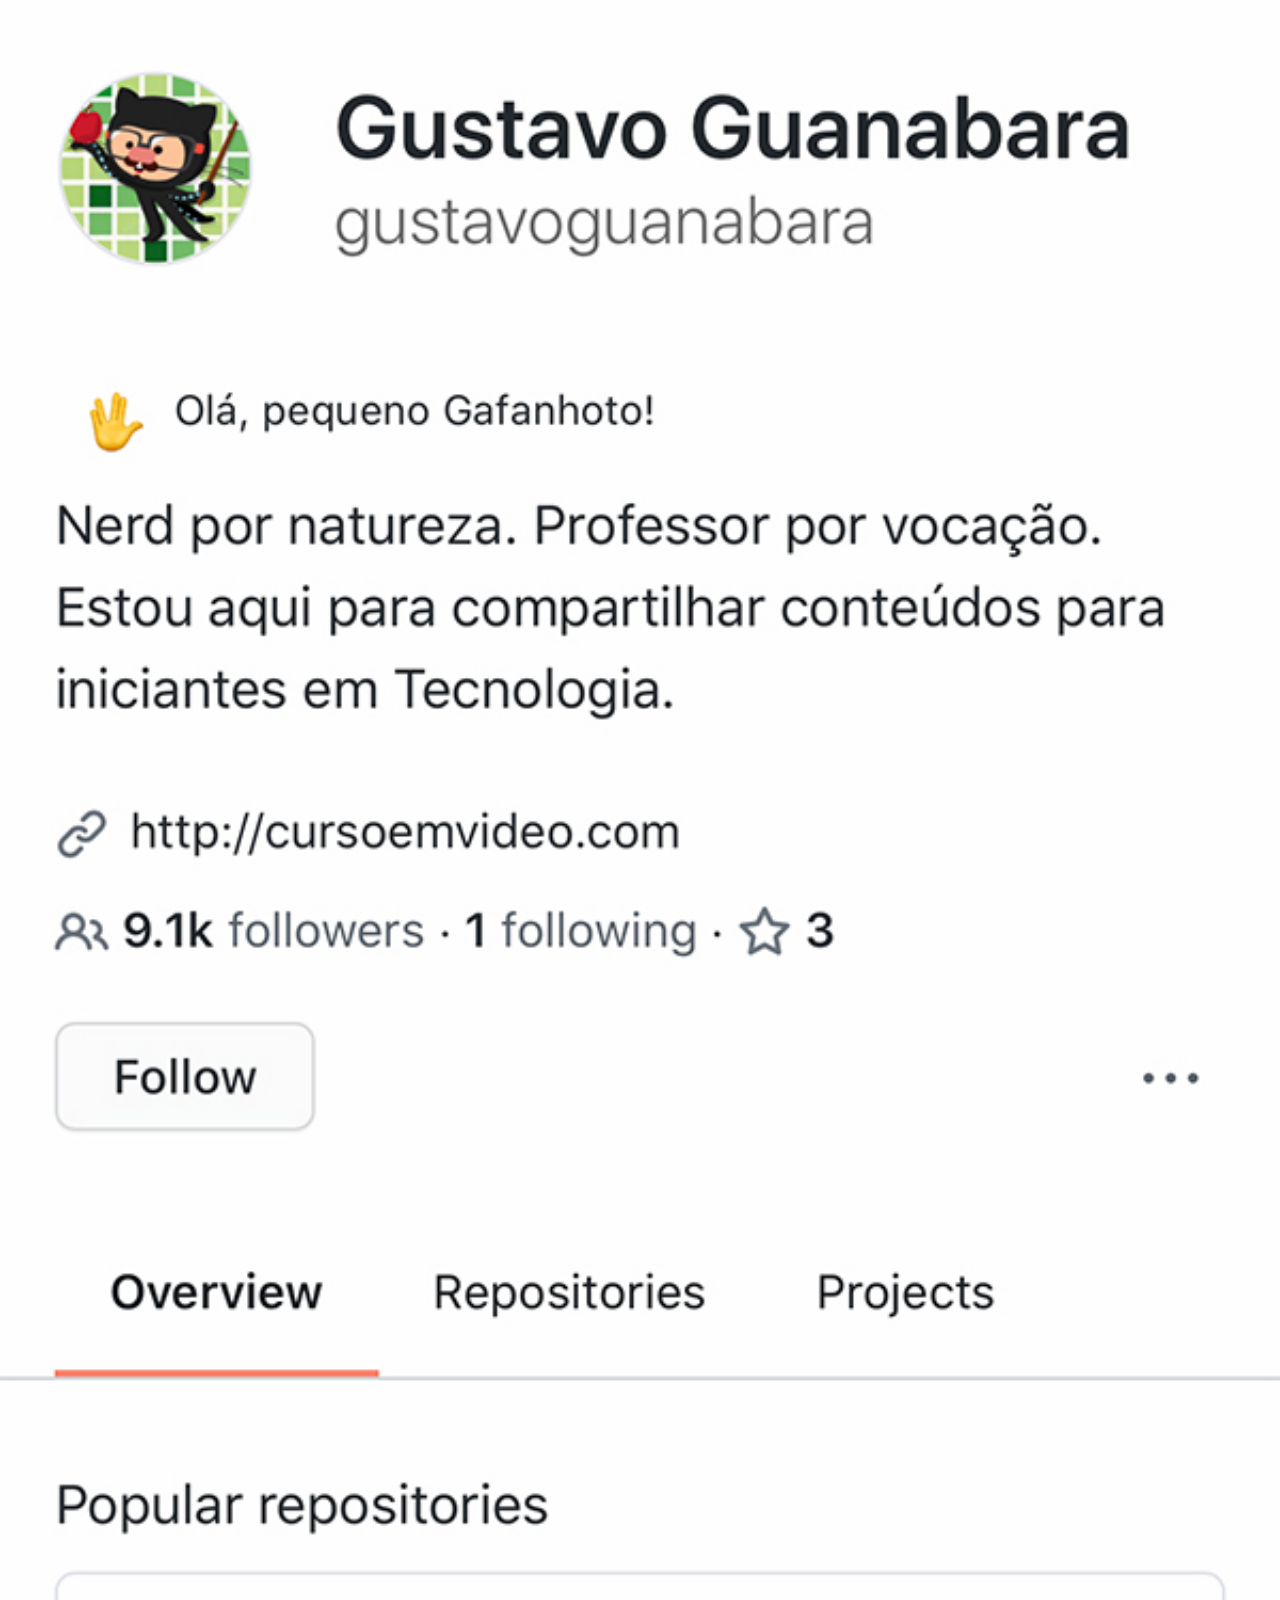
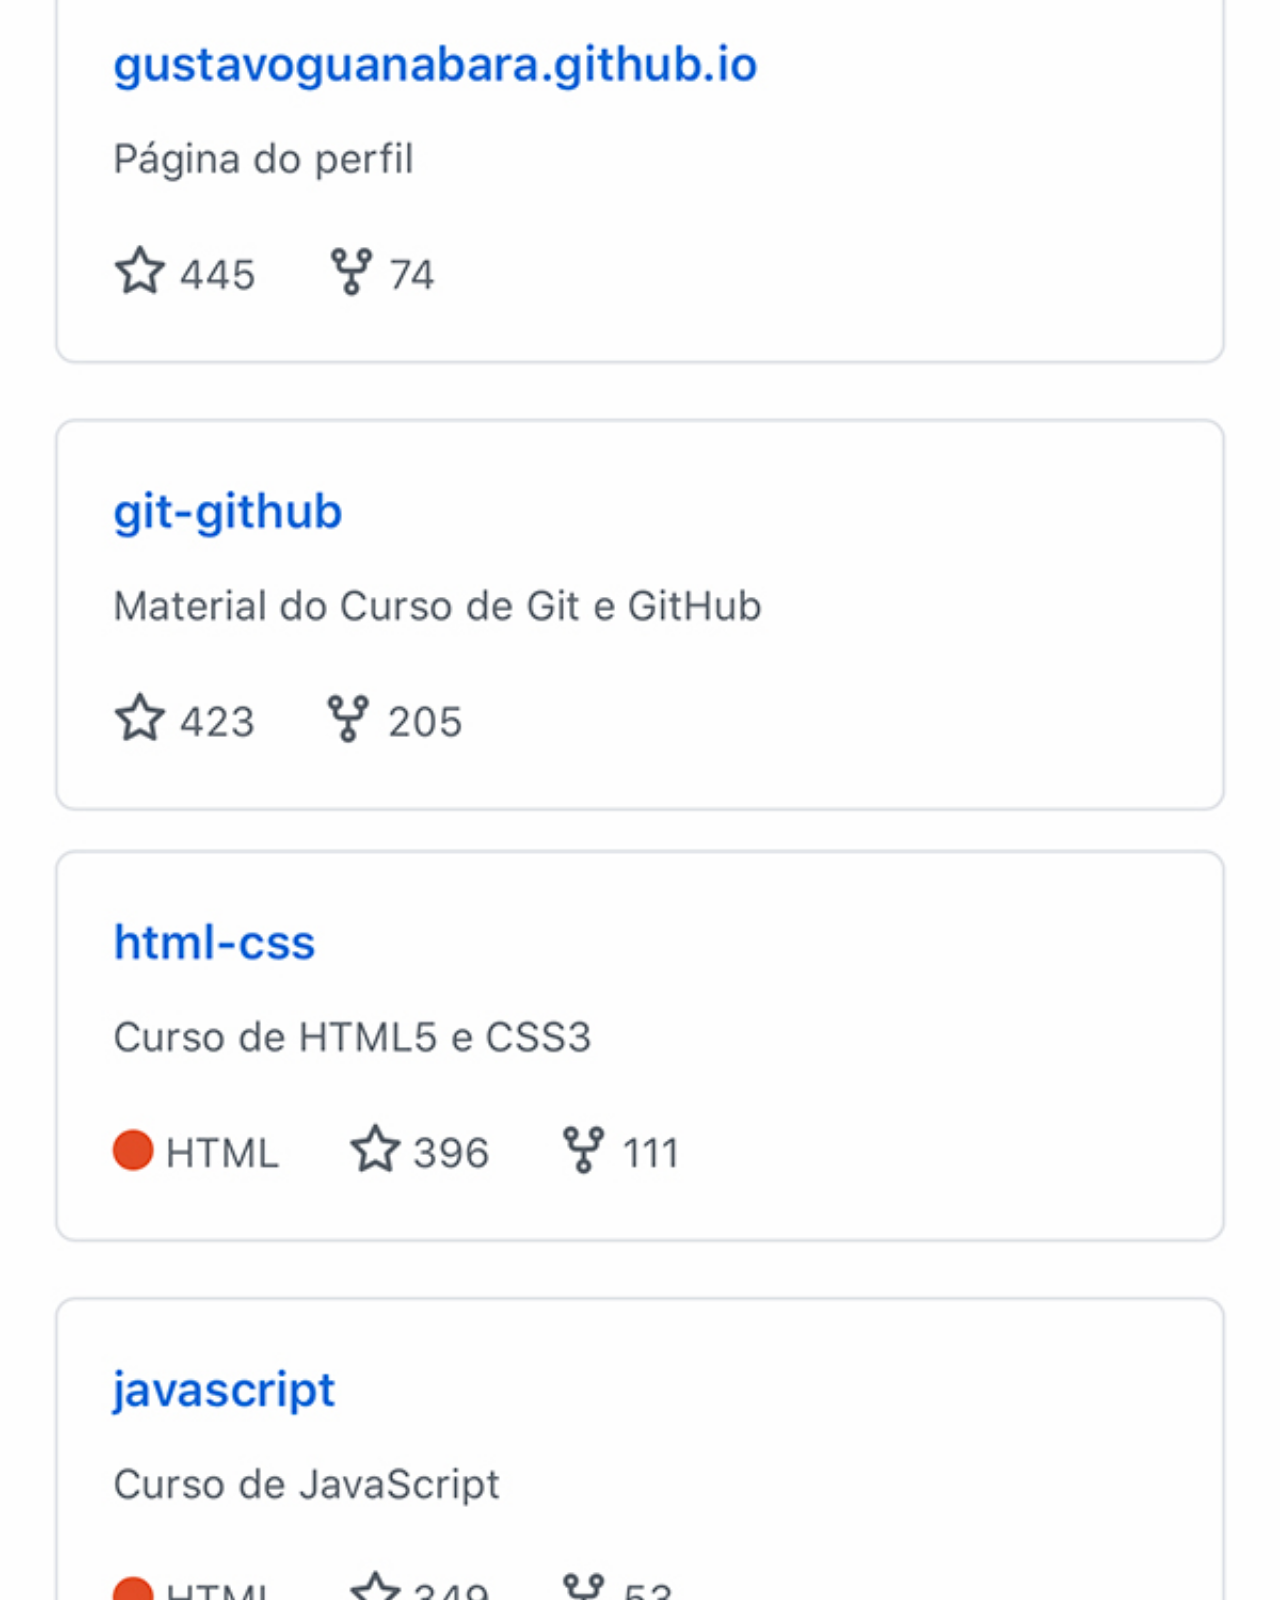
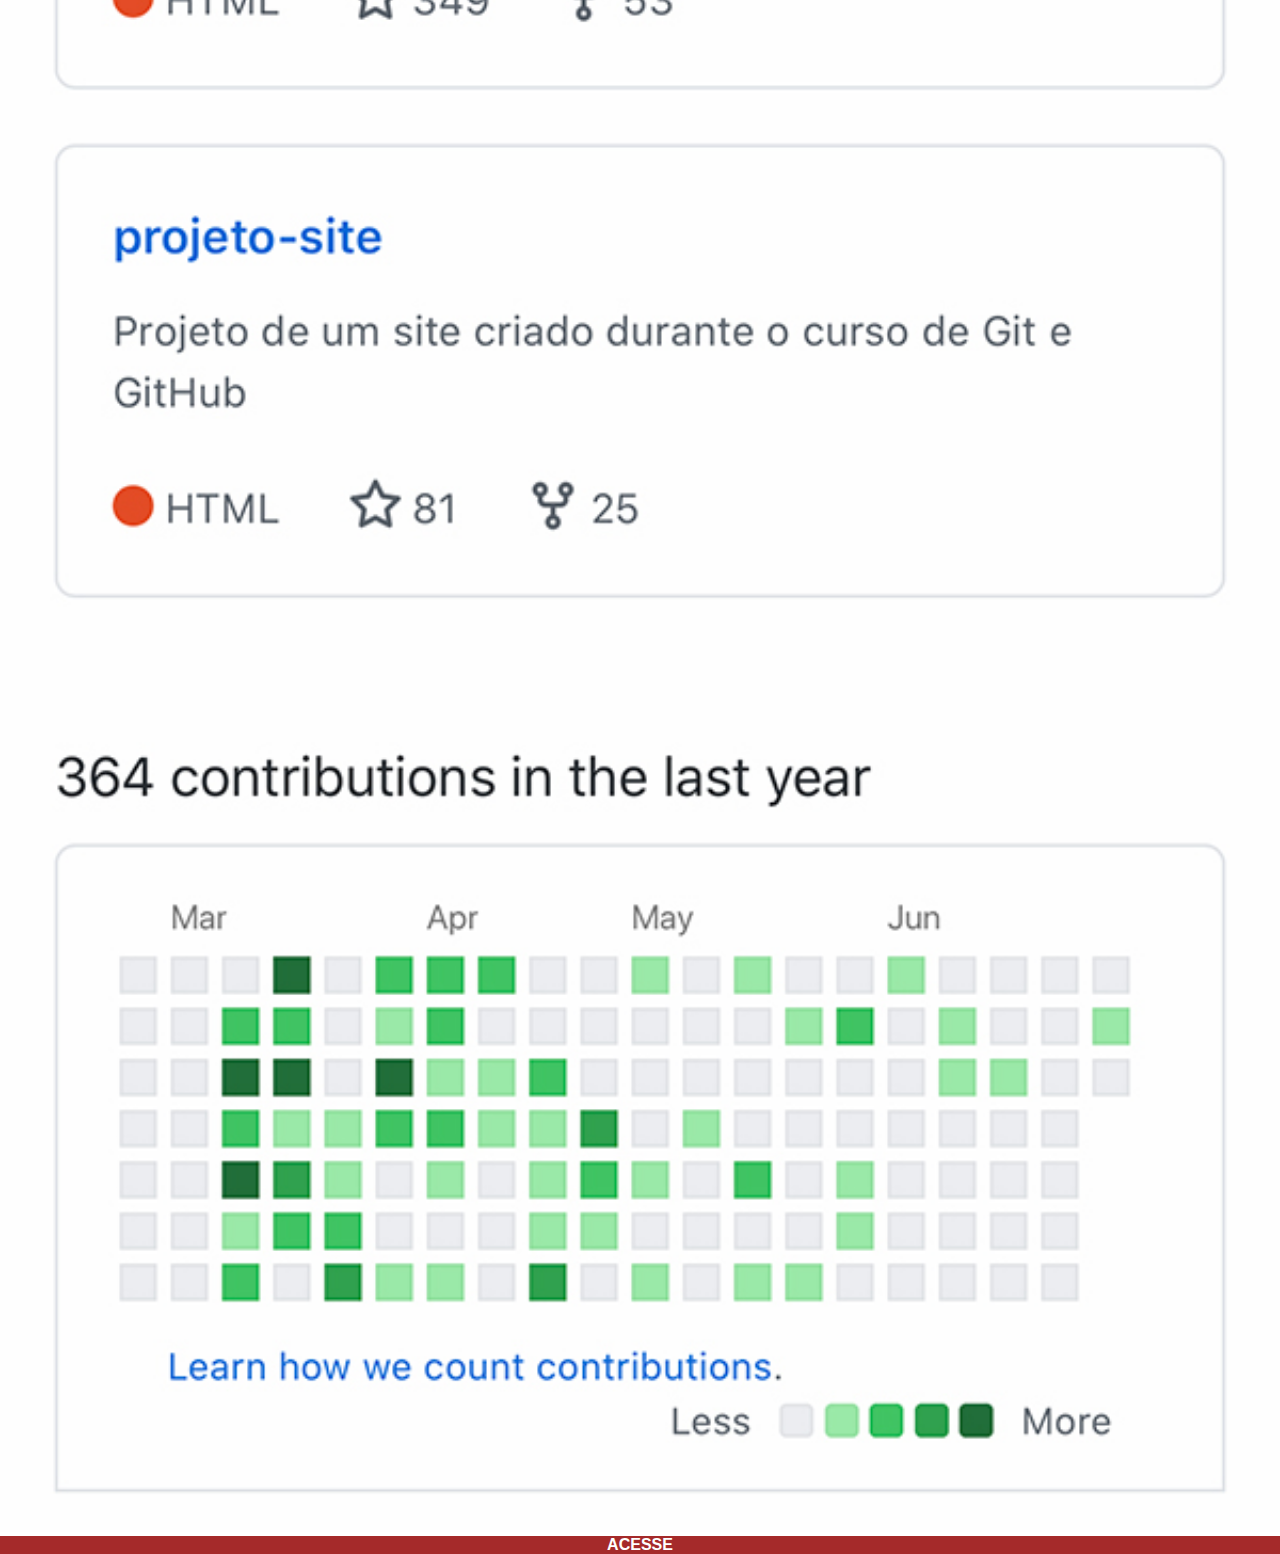
==== github.html @ 33c90968 "atualização" ====
<!DOCTYPE html>
<html lang="pt-br">
<head>
    <meta charset="UTF-8">
    <meta name="viewport" content="width=device-width, initial-scale=1.0">
    <title>Document</title>

    <link rel="stylesheet" href="estilos/social.css">
</head>
<body>
    <img src="imagens/tela-github.jpg" alt="tela-github">
    <a href="#" target="_blank">ACESSE</a>
    
</body>
</html>
---- estilos/social.css ----
@charset "UTF-8";

*{
    margin: 0px;
    padding: 0px;
    font-family: Arial, Helvetica, sans-serif;

}

::-webkit-scrollbar{
    width: 0px;
    height: 0px;
}



img{
    width: 100vw;
}

a{
    display: block;
    background-color: brown;
    color: white;
    text-align: center;
    font-weight: bolder;
    text-decoration: none;
    
}

a:hover{
    background-color: red;
}
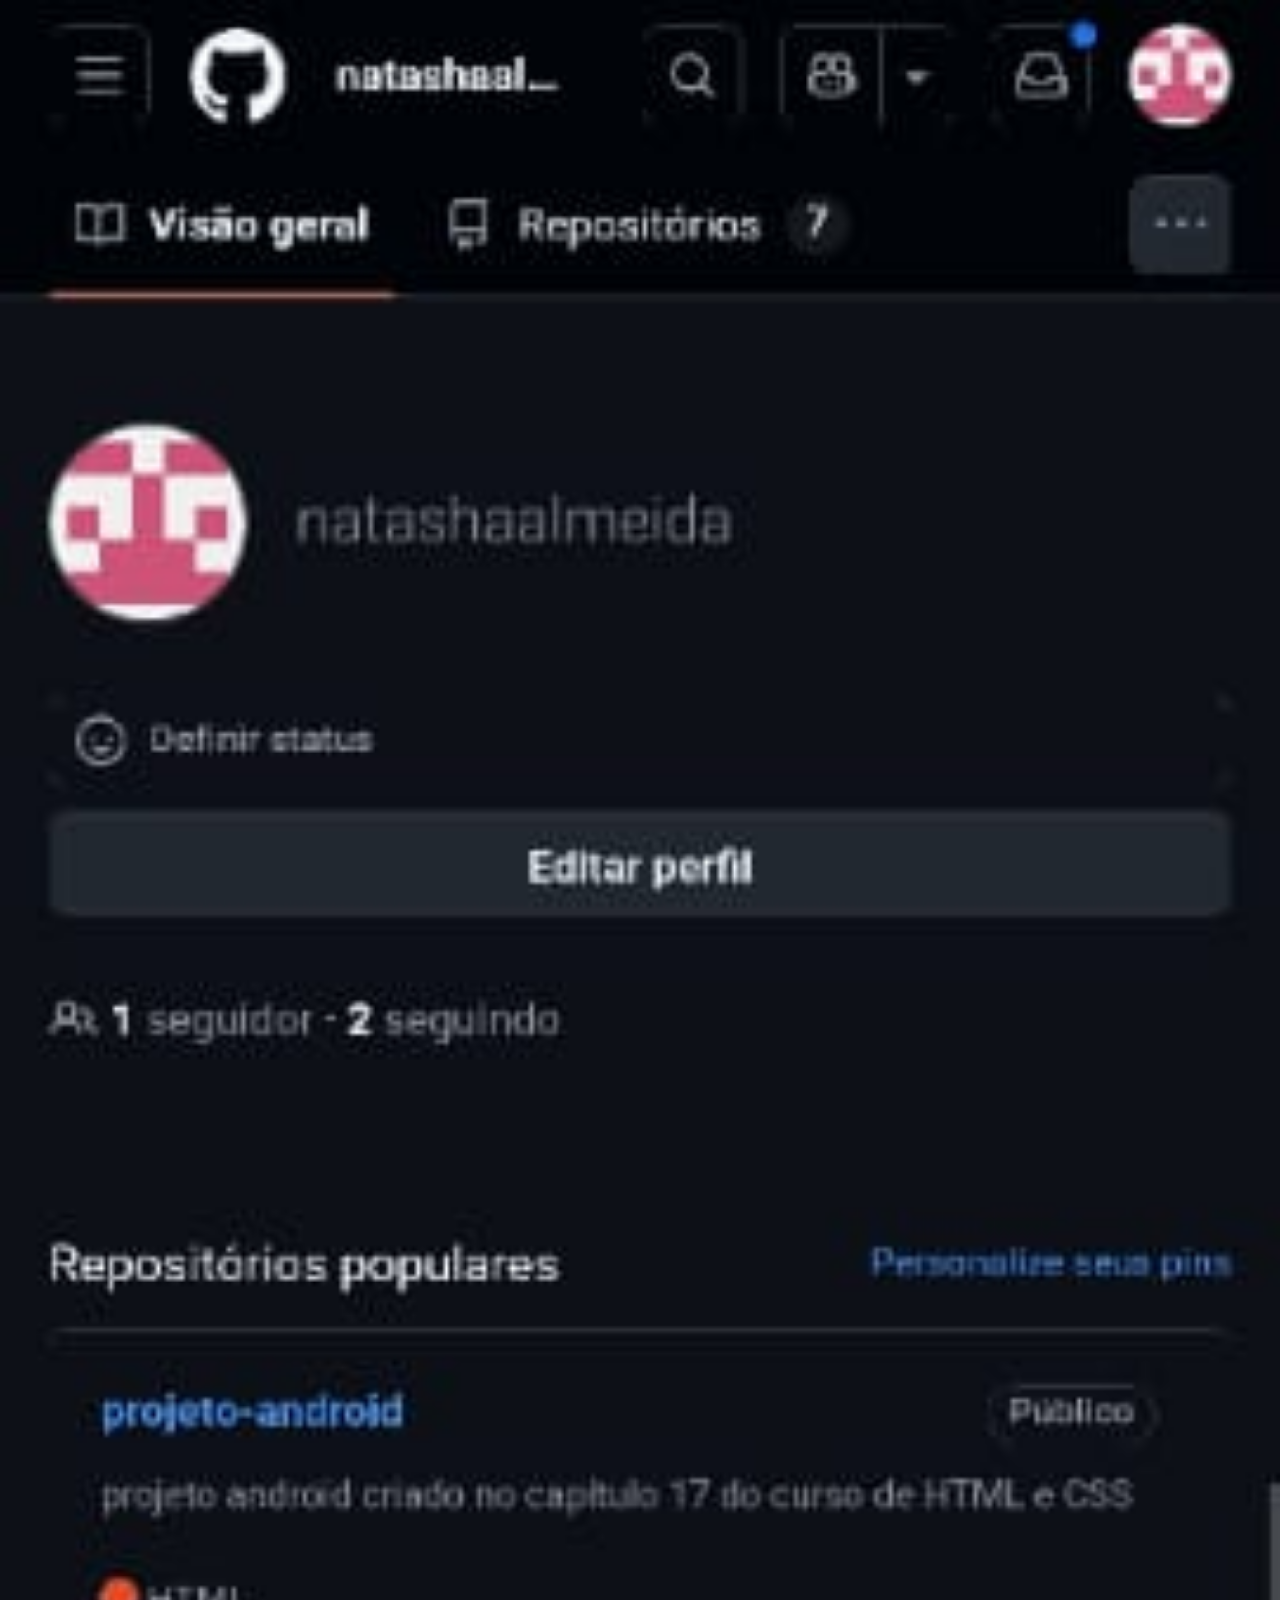
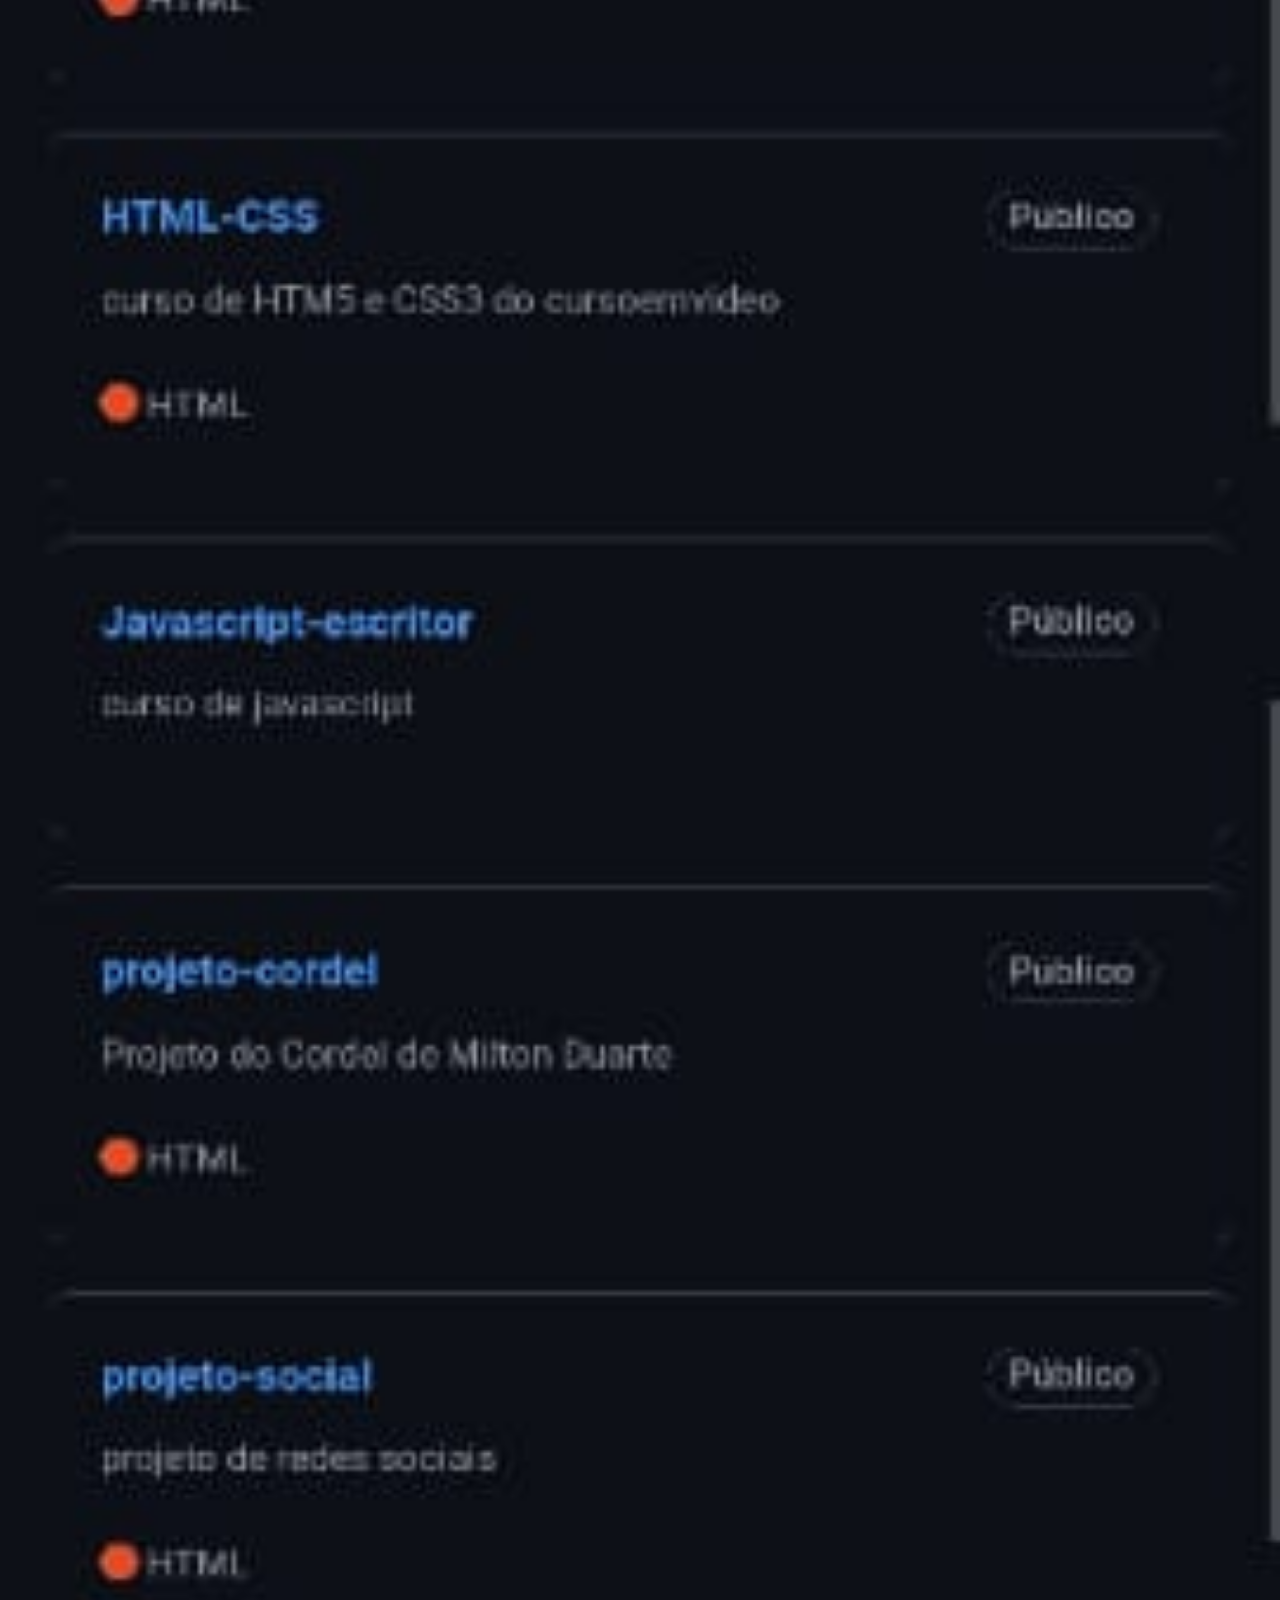
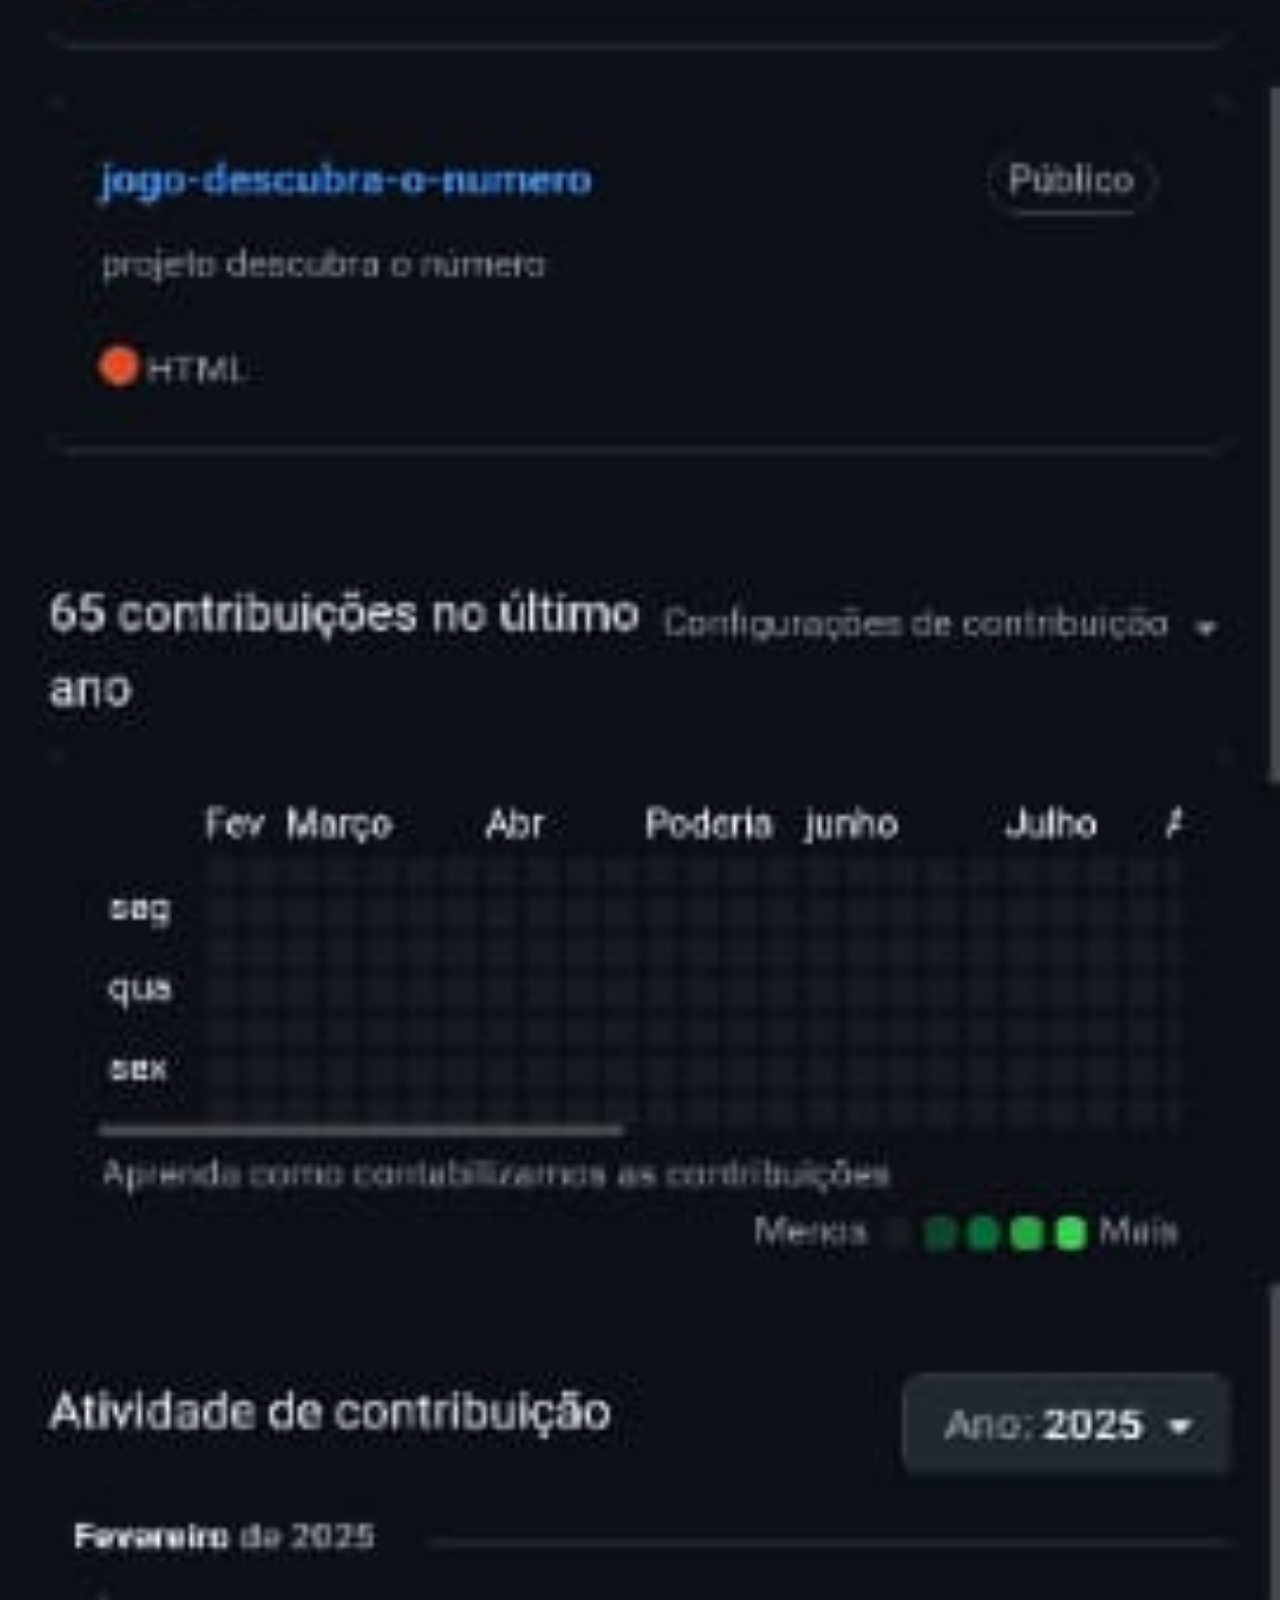
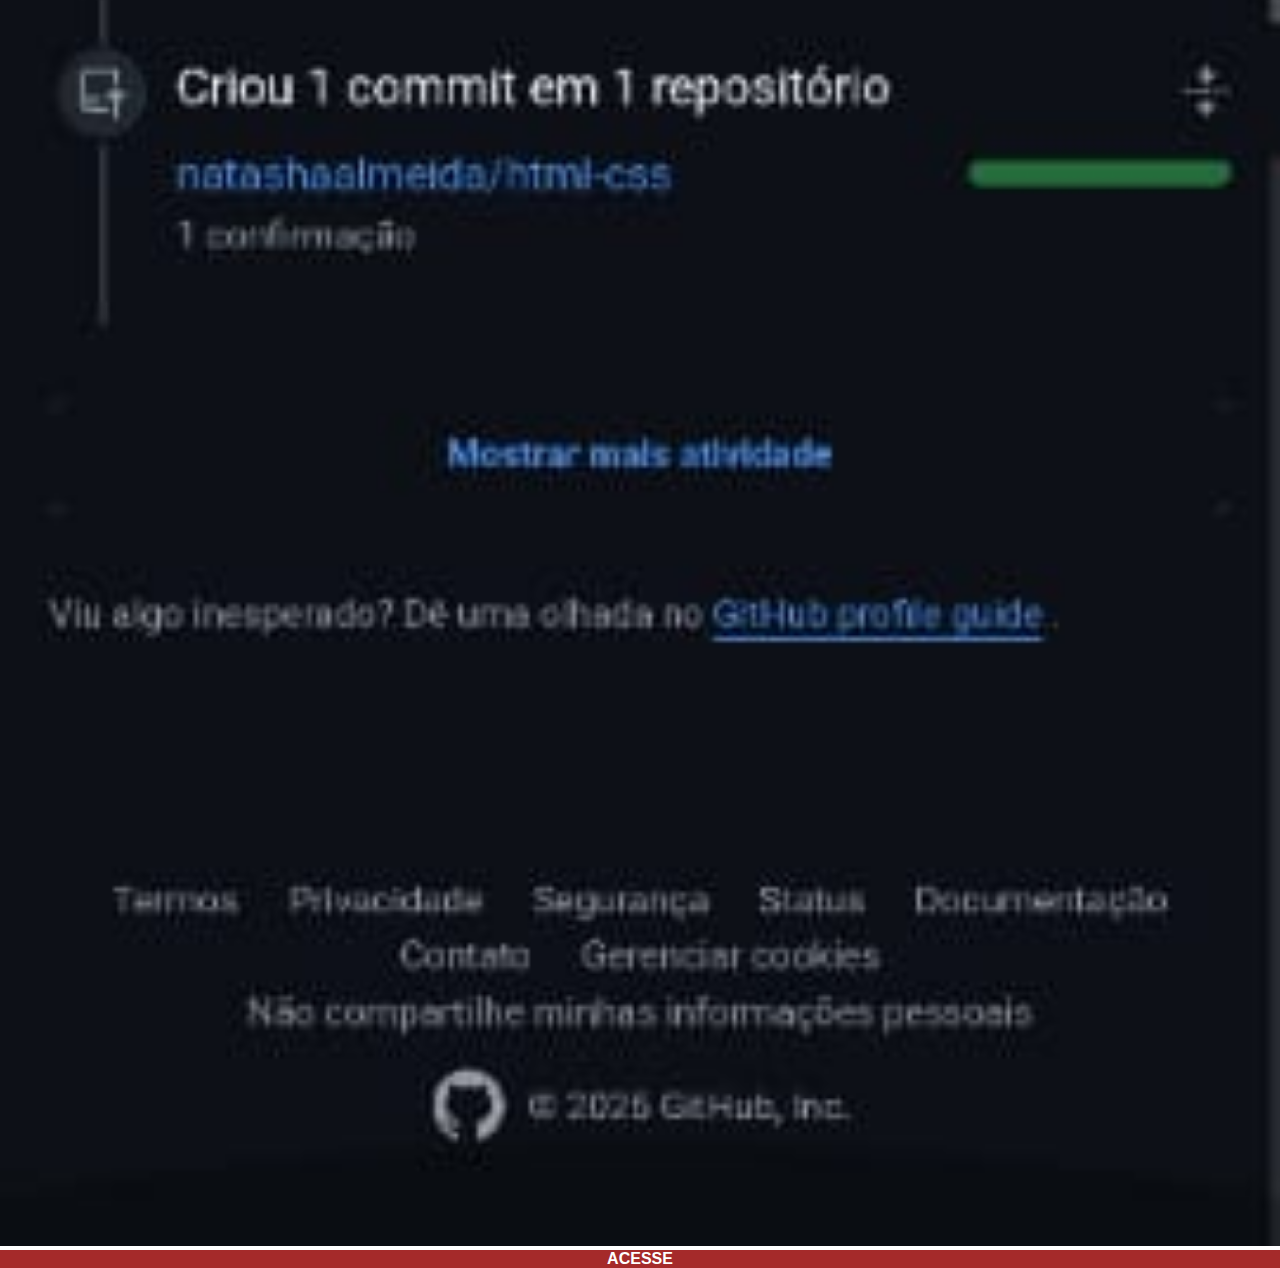
==== commit 1a224af6: "atualização" ====
--- a/github.html
+++ b/github.html
@@ -8,7 +8,7 @@
     <link rel="stylesheet" href="estilos/social.css">
 </head>
 <body>
-    <img src="imagens/tela-github.jpg" alt="tela-github">
+    <img src="imagens/tela-github.jpeg" alt="tela-github">
     <a href="#" target="_blank">ACESSE</a>
     
 </body>
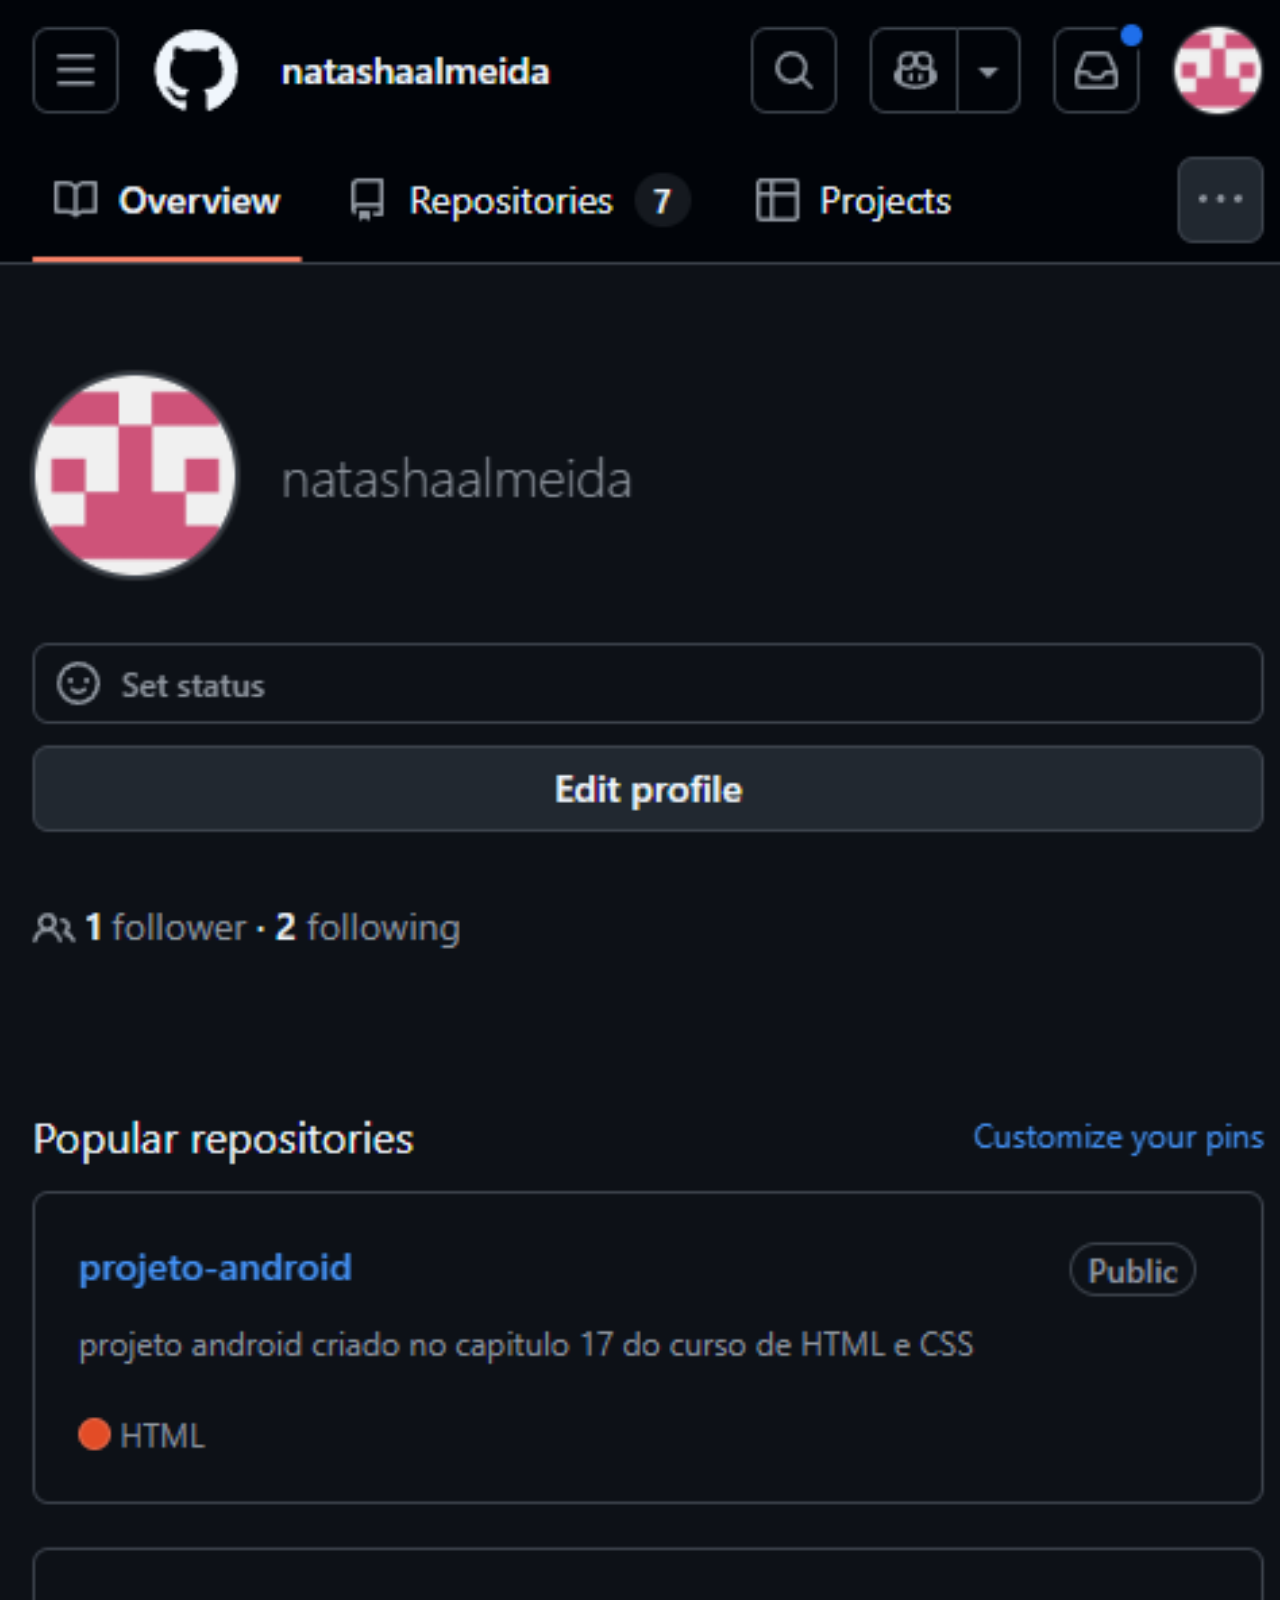
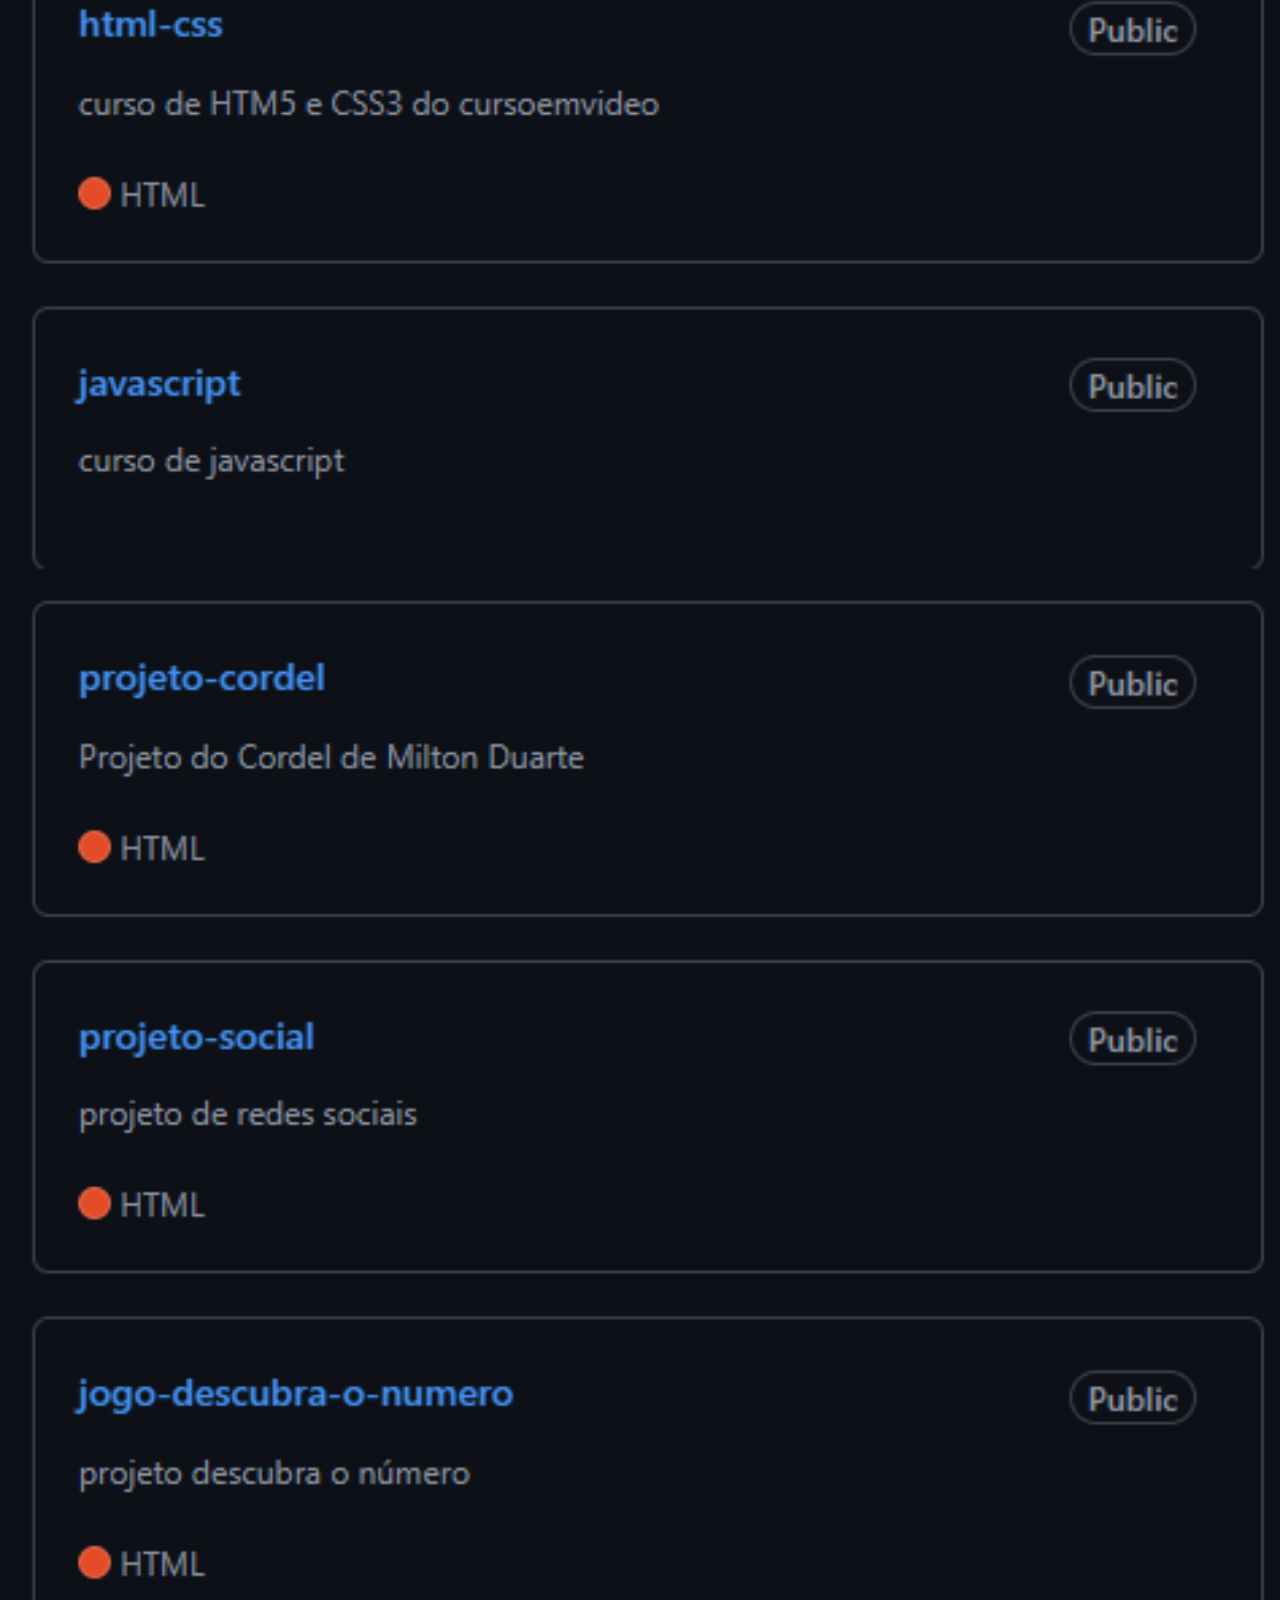
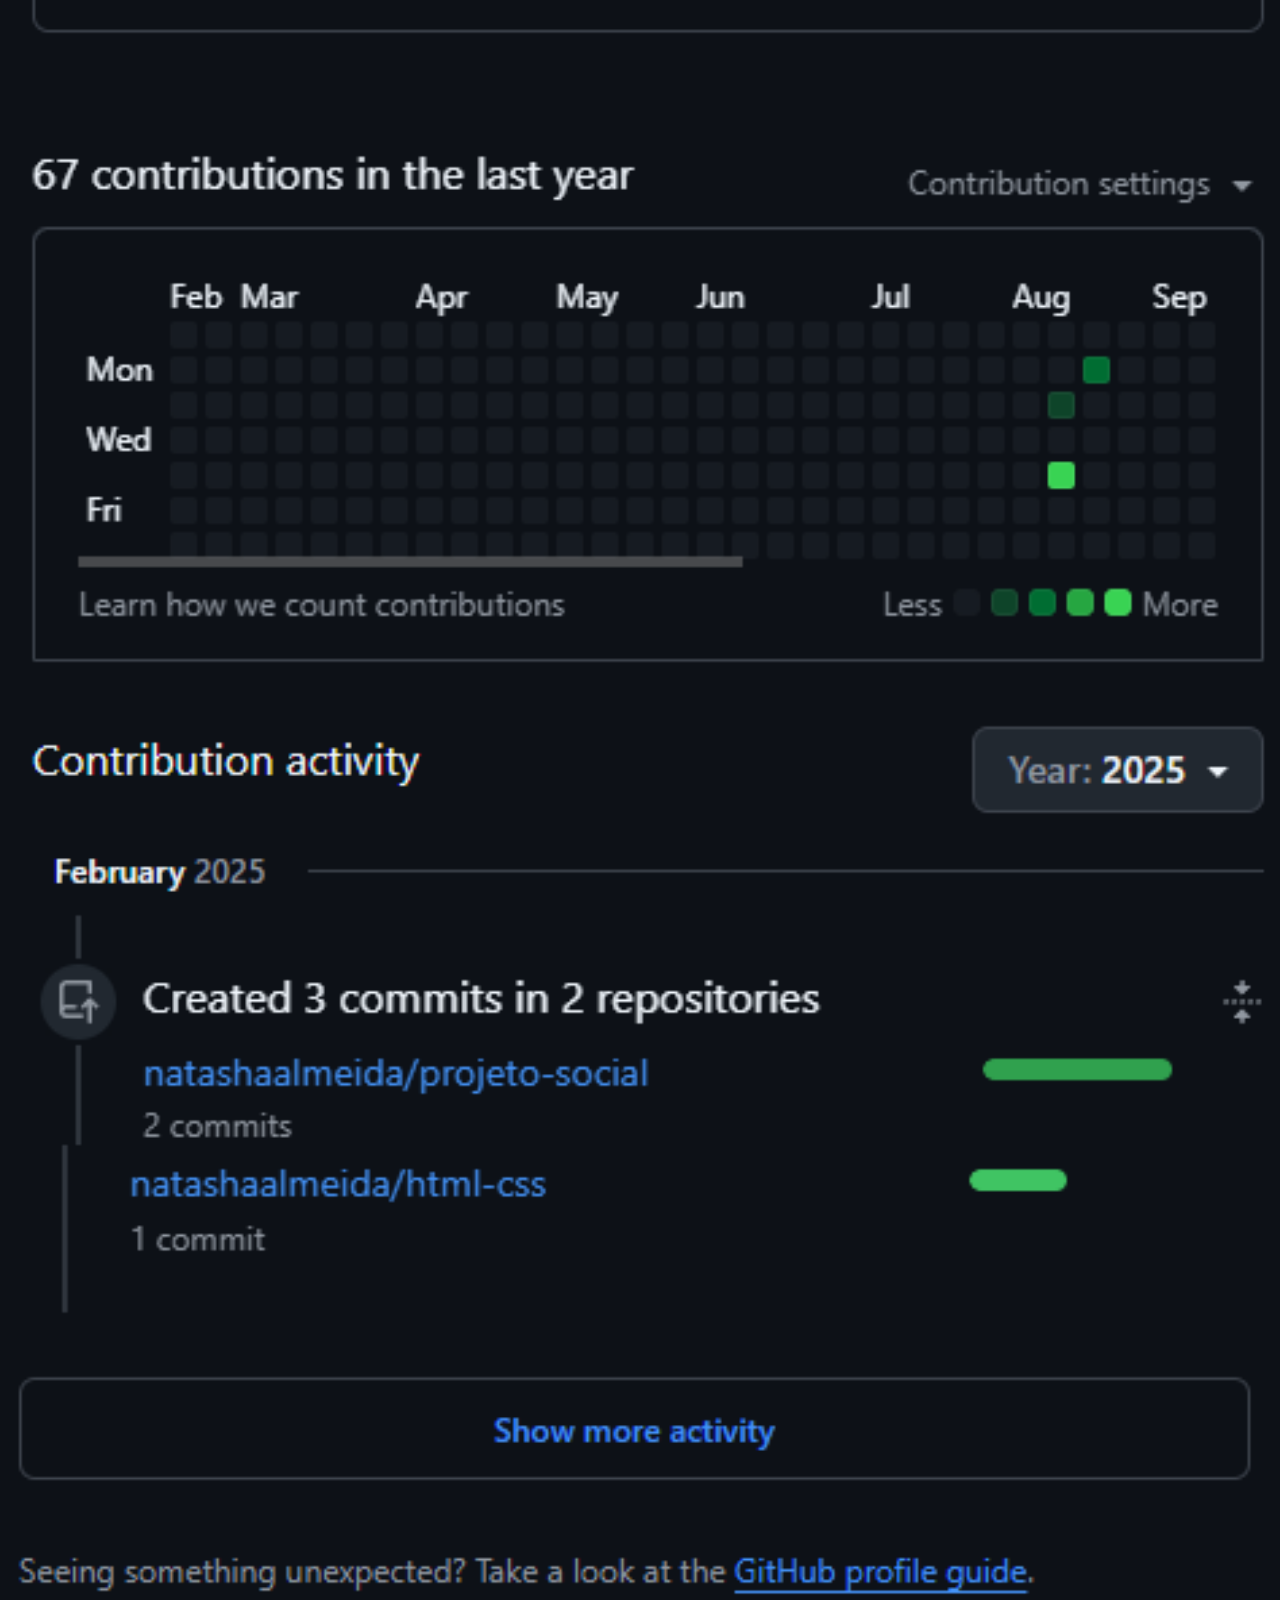
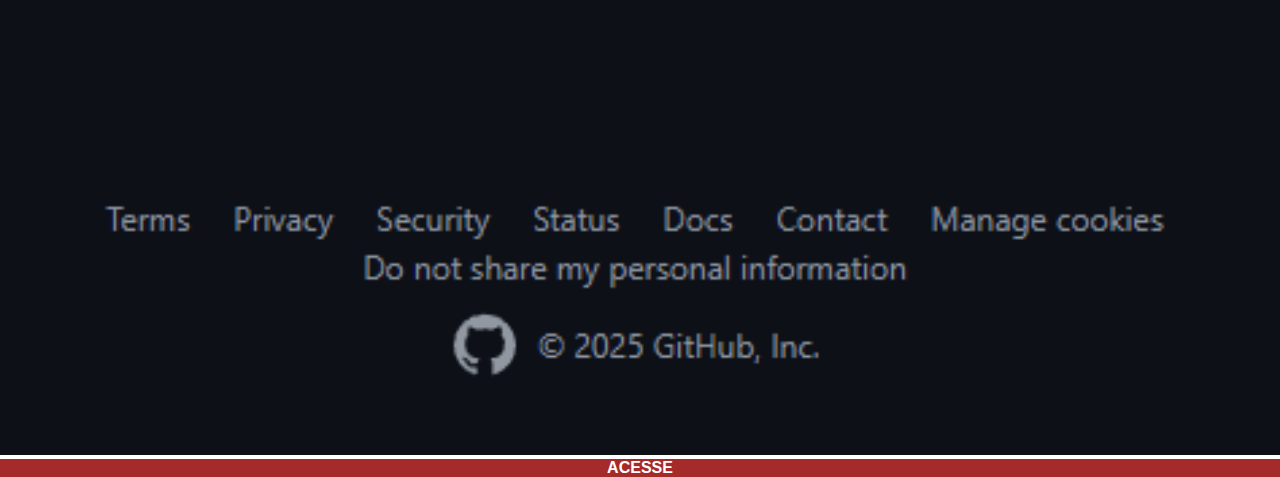
==== commit a98f4d0f: "mudei foto do git" ====
--- a/github.html
+++ b/github.html
@@ -8,8 +8,8 @@
     <link rel="stylesheet" href="estilos/social.css">
 </head>
 <body>
-    <img src="imagens/tela-github.jpeg" alt="tela-github">
-    <a href="#" target="_blank">ACESSE</a>
+    <img src="imagens/tela-github.png" alt="tela-github">
+    <a href="https://github.com/natashaalmeida" target="_blank">ACESSE</a>
     
 </body>
 </html>